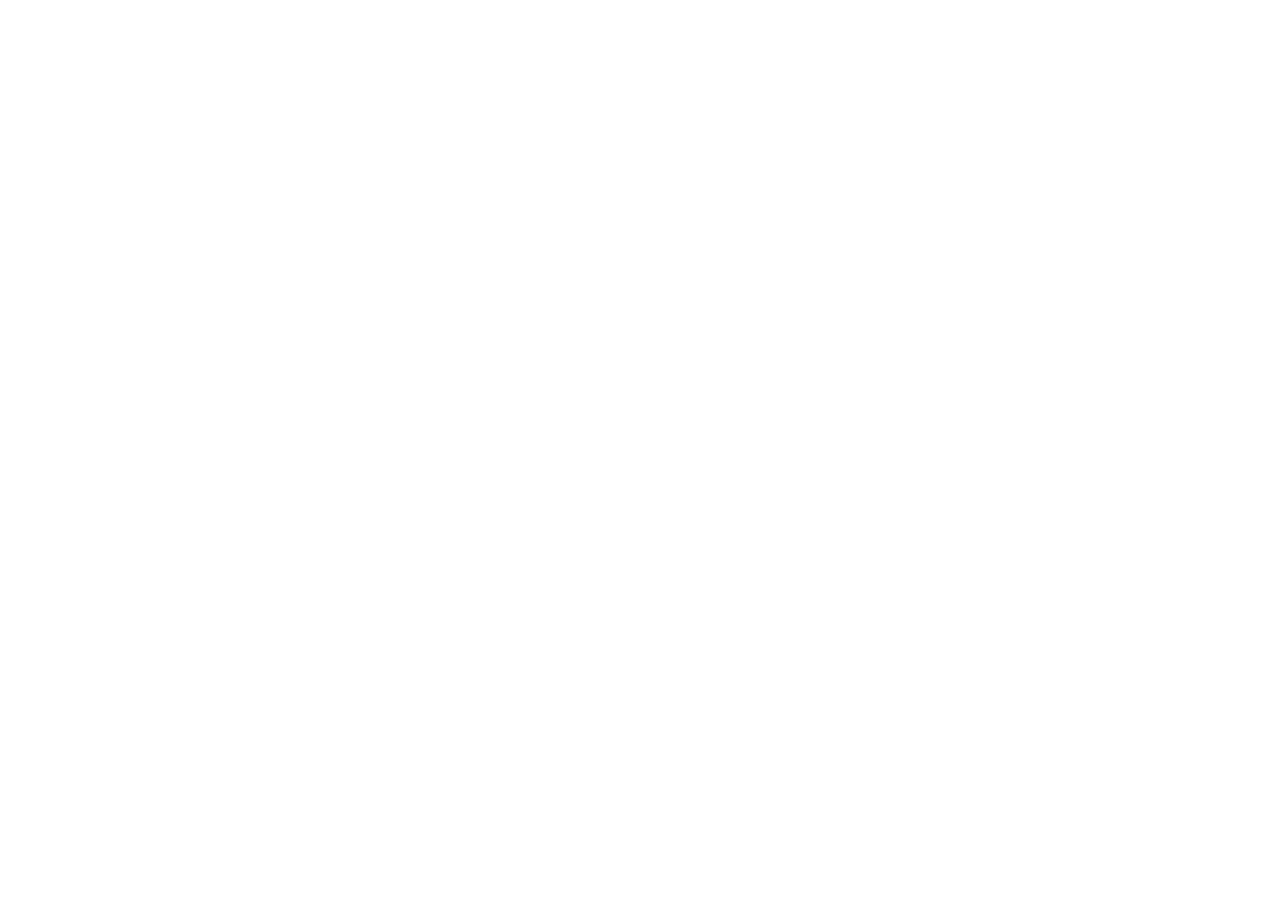
==== src/main/resources/static/index.html @ 772eb0fb "The first step outside the bubble" ====
<!DOCTYPE html>
<html lang="pt-BR">
<head>
    <meta charset="UTF-8">
    <title>Central Espacial</title>
    <link rel="stylesheet" href="css/base.css">
</head>
<body>

<div id="app"></div>

<script type="module" src="js/app.js"></script>
</body>
</html>
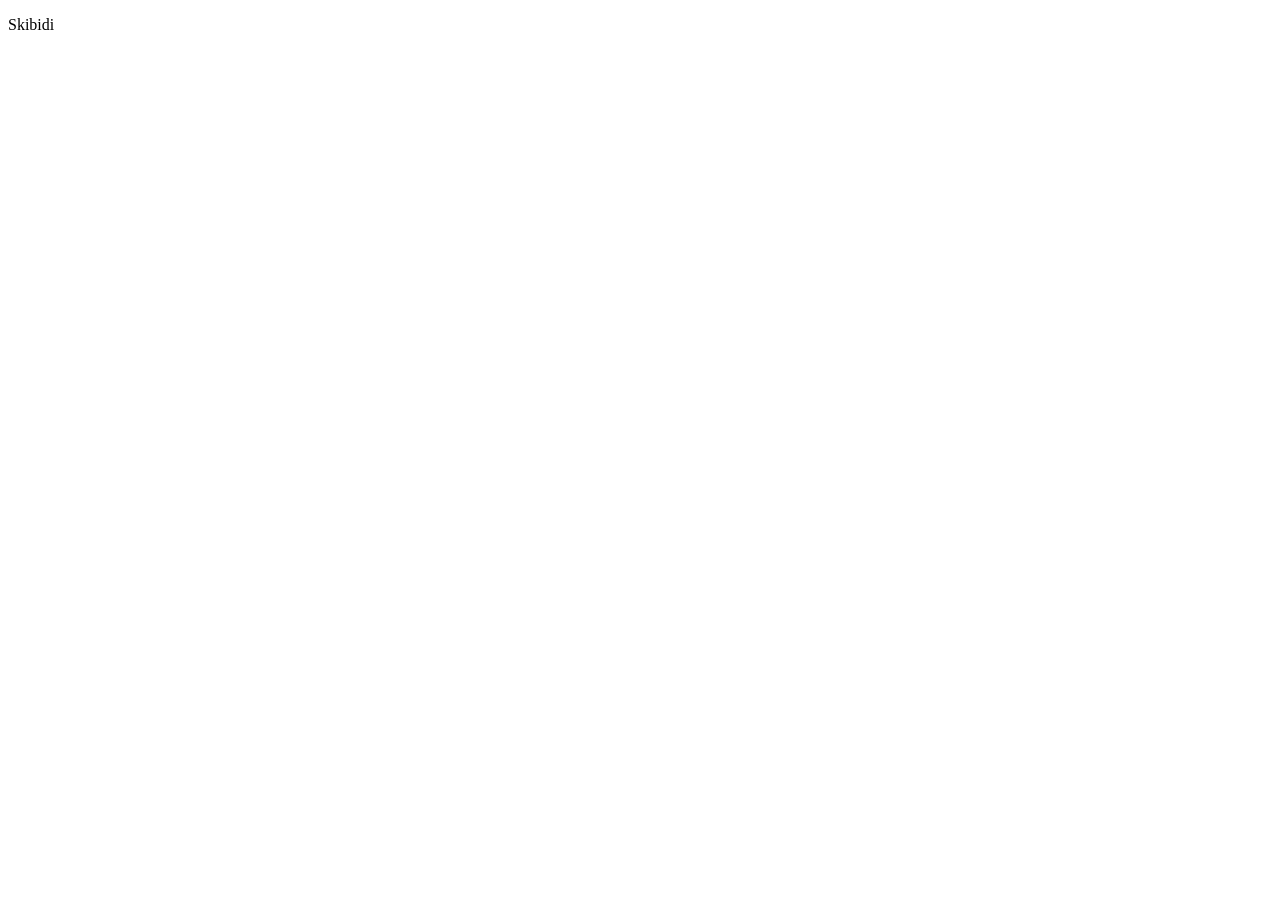
==== commit e09c9c24: "Adicionando novos arquivos da estrutura" ====
--- a/src/main/resources/static/index.html
+++ b/src/main/resources/static/index.html
@@ -7,7 +7,8 @@
 </head>
 <body>
 
-<div id="app"></div>
+    <div id="app"></div>
+    <p>Skibidi</p>
 
 <script type="module" src="js/app.js"></script>
 </body>
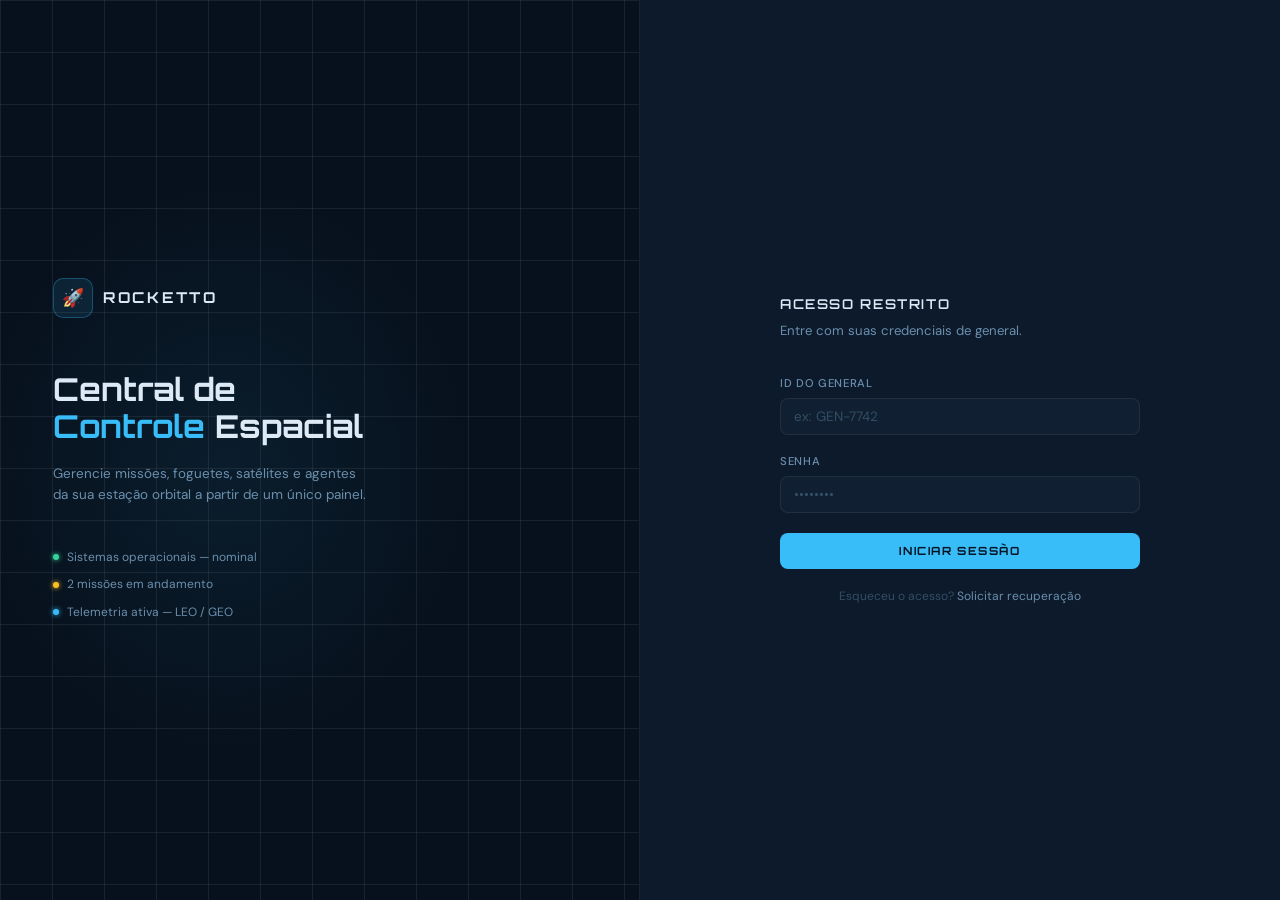
==== commit e30a85ed: "Sunday begins, aplicando alterações a estrutura e iniciando" ====
--- a/src/main/resources/static/index.html
+++ b/src/main/resources/static/index.html
@@ -1,15 +1,21 @@
 <!DOCTYPE html>
 <html lang="pt-BR">
 <head>
-    <meta charset="UTF-8">
-    <title>Central Espacial</title>
-    <link rel="stylesheet" href="css/base.css">
+  <meta charset="UTF-8" />
+  <meta name="viewport" content="width=device-width, initial-scale=1.0" />
+  <title>Rocketto</title>
+  <link rel="preconnect" href="https://fonts.googleapis.com" />
+  <link rel="preconnect" href="https://fonts.gstatic.com" crossorigin />
+  <link href="https://fonts.googleapis.com/css2?family=Orbitron:wght@400;600;700&family=DM+Sans:ital,opsz,wght@0,9..40,300;0,9..40,400;0,9..40,500;1,9..40,300&display=swap" rel="stylesheet" />
+  <link rel="stylesheet" href="css/base.css" />
+  <link rel="stylesheet" href="css/components.css" />
+  <link rel="stylesheet" href="css/login.css" />
+  <link rel="stylesheet" href="css/dashboard.css" />
 </head>
 <body>
+<div id="app"></div>
 
-    <div id="app"></div>
-    <p>Skibidi</p>
-
-<script type="module" src="js/app.js"></script>
+<script src="js/router.js" defer></script>
+<script src="js/app.js" defer></script>
 </body>
 </html>
--- a/src/main/resources/static/css/base.css
+++ b/src/main/resources/static/css/base.css
@@ -0,0 +1,84 @@
+/* =====================================================
+   base.css — reset, variáveis e estilos globais
+   ===================================================== */
+
+*, *::before, *::after {
+  box-sizing: border-box;
+  margin: 0;
+  padding: 0;
+}
+
+:root {
+  /* Superfícies */
+  --bg:          #07111d;
+  --bg-surface:  #0c1a2b;
+  --bg-card:     #101f32;
+  --bg-hover:    #162840;
+
+  /* Bordas */
+  --border:      rgba(255,255,255,0.07);
+  --border-hi:   rgba(255,255,255,0.14);
+
+  /* Acentos */
+  --accent:      #38bdf8;
+  --accent-dim:  rgba(56,189,248,0.18);
+  --accent-dark: #0ea5e9;
+  --success:     #34d399;
+  --warning:     #fbbf24;
+  --danger:      #f87171;
+
+  /* Texto */
+  --text-1: #dde9f5;
+  --text-2: #6b8fad;
+  --text-3: #334e65;
+
+  /* Tipografia */
+  --font-display: 'Orbitron', monospace;
+  --font-body:    'DM Sans', sans-serif;
+
+  /* Geometria */
+  --radius:    8px;
+  --radius-lg: 14px;
+  --transition: 160ms ease;
+}
+
+html, body {
+  min-height: 100%;
+  background: var(--bg);
+  color: var(--text-1);
+  font-family: var(--font-body);
+  font-size: 15px;
+  line-height: 1.6;
+  -webkit-font-smoothing: antialiased;
+}
+
+#app {
+  min-height: 100vh;
+}
+
+a {
+  color: var(--accent);
+  text-decoration: none;
+}
+a:hover { opacity: 0.75; }
+
+button {
+  font-family: var(--font-body);
+  cursor: pointer;
+  border: none;
+  background: none;
+}
+
+input, select, textarea {
+  font-family: var(--font-body);
+  font-size: 0.9rem;
+}
+
+::selection {
+  background: var(--accent-dim);
+  color: var(--text-1);
+}
+
+::-webkit-scrollbar { width: 5px; height: 5px; }
+::-webkit-scrollbar-track { background: transparent; }
+::-webkit-scrollbar-thumb { background: var(--border-hi); border-radius: 3px; }
--- a/src/main/resources/static/css/components.css
+++ b/src/main/resources/static/css/components.css
@@ -0,0 +1,276 @@
+/* =====================================================
+   components.css — botões, inputs, cards, badges
+   ===================================================== */
+
+/* ----- BOTÕES ----- */
+
+.btn {
+    display: inline-flex;
+    align-items: center;
+    gap: 0.45rem;
+    padding: 0.55rem 1.1rem;
+    border-radius: var(--radius);
+    font-family: var(--font-body);
+    font-size: 0.88rem;
+    font-weight: 500;
+    transition: all var(--transition);
+    cursor: pointer;
+    border: 1px solid transparent;
+    white-space: nowrap;
+}
+
+.btn-primary {
+    background: var(--accent);
+    color: #06111d;
+    font-weight: 600;
+}
+.btn-primary:hover {
+    background: #67d4fc;
+    box-shadow: 0 0 18px rgba(56,189,248,0.3);
+}
+
+.btn-secondary {
+    background: var(--bg-card);
+    color: var(--text-1);
+    border-color: var(--border-hi);
+}
+.btn-secondary:hover {
+    background: var(--bg-hover);
+    border-color: var(--accent);
+    color: var(--accent);
+}
+
+.btn-ghost {
+    color: var(--text-2);
+}
+.btn-ghost:hover {
+    color: var(--text-1);
+    background: var(--bg-hover);
+}
+
+.btn-danger {
+    background: rgba(248,113,113,0.12);
+    color: var(--danger);
+    border-color: rgba(248,113,113,0.25);
+}
+.btn-danger:hover {
+    background: rgba(248,113,113,0.22);
+}
+
+.btn-sm {
+    padding: 0.35rem 0.75rem;
+    font-size: 0.8rem;
+}
+
+.btn-icon {
+    padding: 0.5rem;
+    border-radius: var(--radius);
+}
+
+/* ----- INPUTS ----- */
+
+.input {
+    width: 100%;
+    padding: 0.6rem 0.85rem;
+    background: var(--bg-card);
+    border: 1px solid var(--border);
+    border-radius: var(--radius);
+    color: var(--text-1);
+    font-size: 0.9rem;
+    outline: none;
+    transition: border-color var(--transition), box-shadow var(--transition);
+}
+.input::placeholder { color: var(--text-3); }
+.input:focus {
+    border-color: rgba(56,189,248,0.45);
+    box-shadow: 0 0 0 3px rgba(56,189,248,0.1);
+}
+
+.input-label {
+    display: block;
+    font-size: 0.75rem;
+    font-weight: 500;
+    letter-spacing: 0.06em;
+    text-transform: uppercase;
+    color: var(--text-2);
+    margin-bottom: 0.4rem;
+}
+
+.field {
+    display: flex;
+    flex-direction: column;
+    gap: 0;
+    margin-bottom: 1.1rem;
+}
+
+/* ----- CARD ----- */
+
+.card {
+    background: var(--bg-card);
+    border: 1px solid var(--border);
+    border-radius: var(--radius-lg);
+    padding: 1.25rem;
+}
+
+.card-header {
+    display: flex;
+    align-items: center;
+    justify-content: space-between;
+    margin-bottom: 1rem;
+}
+
+.card-title {
+    font-family: var(--font-display);
+    font-size: 0.78rem;
+    font-weight: 600;
+    letter-spacing: 0.1em;
+    text-transform: uppercase;
+    color: var(--text-1);
+}
+
+/* ----- BADGES / STATUS ----- */
+
+.badge {
+    display: inline-flex;
+    align-items: center;
+    gap: 0.35rem;
+    padding: 0.2rem 0.6rem;
+    border-radius: 100px;
+    font-size: 0.72rem;
+    font-weight: 500;
+    letter-spacing: 0.04em;
+}
+
+.badge-success { background: rgba(52,211,153,0.12); color: var(--success); }
+.badge-warning { background: rgba(251,191,36,0.12);  color: var(--warning); }
+.badge-danger  { background: rgba(248,113,113,0.12); color: var(--danger); }
+.badge-info    { background: rgba(56,189,248,0.12);  color: var(--accent); }
+.badge-neutral { background: var(--bg-hover); color: var(--text-2); }
+
+.dot {
+    width: 6px;
+    height: 6px;
+    border-radius: 50%;
+    flex-shrink: 0;
+}
+.dot-success { background: var(--success); box-shadow: 0 0 5px var(--success); }
+.dot-warning { background: var(--warning); box-shadow: 0 0 5px var(--warning); }
+.dot-danger  { background: var(--danger);  box-shadow: 0 0 5px var(--danger); }
+.dot-info    { background: var(--accent);  box-shadow: 0 0 5px var(--accent); }
+
+/* ----- TABELA ----- */
+
+.table {
+    width: 100%;
+    border-collapse: collapse;
+    font-size: 0.88rem;
+}
+
+.table th {
+    padding: 0.6rem 0.9rem;
+    text-align: left;
+    font-size: 0.72rem;
+    font-weight: 500;
+    letter-spacing: 0.07em;
+    text-transform: uppercase;
+    color: var(--text-3);
+    border-bottom: 1px solid var(--border);
+}
+
+.table td {
+    padding: 0.75rem 0.9rem;
+    color: var(--text-1);
+    border-bottom: 1px solid var(--border);
+}
+
+.table tbody tr:hover {
+    background: var(--bg-hover);
+}
+
+.table tbody tr:last-child td {
+    border-bottom: none;
+}
+
+/* ----- DIVIDER ----- */
+
+.divider {
+    height: 1px;
+    background: var(--border);
+    margin: 1.25rem 0;
+}
+
+/* ----- MODAL (estrutura) ----- */
+
+.modal-overlay {
+    position: fixed;
+    inset: 0;
+    background: rgba(7,17,29,0.75);
+    backdrop-filter: blur(4px);
+    display: flex;
+    align-items: center;
+    justify-content: center;
+    z-index: 100;
+    padding: 1rem;
+}
+
+.modal {
+    background: var(--bg-surface);
+    border: 1px solid var(--border-hi);
+    border-radius: var(--radius-lg);
+    width: 100%;
+    max-width: 460px;
+    padding: 1.75rem;
+}
+
+.modal-header {
+    display: flex;
+    align-items: center;
+    justify-content: space-between;
+    margin-bottom: 1.5rem;
+}
+
+.modal-title {
+    font-family: var(--font-display);
+    font-size: 0.85rem;
+    font-weight: 600;
+    letter-spacing: 0.1em;
+    text-transform: uppercase;
+    color: var(--text-1);
+}
+
+.modal-close {
+    color: var(--text-2);
+    font-size: 1.2rem;
+    line-height: 1;
+    padding: 0.25rem;
+    border-radius: 4px;
+    transition: color var(--transition);
+}
+.modal-close:hover { color: var(--text-1); }
+
+.modal-footer {
+    display: flex;
+    justify-content: flex-end;
+    gap: 0.6rem;
+    margin-top: 1.5rem;
+}
+
+/* ----- SELECT ----- */
+
+.select {
+    width: 100%;
+    padding: 0.6rem 0.85rem;
+    background: var(--bg-card);
+    border: 1px solid var(--border);
+    border-radius: var(--radius);
+    color: var(--text-1);
+    font-size: 0.9rem;
+    outline: none;
+    appearance: none;
+    cursor: pointer;
+    transition: border-color var(--transition);
+}
+.select:focus {
+    border-color: rgba(56,189,248,0.45);
+    box-shadow: 0 0 0 3px rgba(56,189,248,0.1);
+}
--- a/src/main/resources/static/css/login.css
+++ b/src/main/resources/static/css/login.css
@@ -0,0 +1,190 @@
+/* =====================================================
+   login.css — tela de autenticação
+   ===================================================== */
+
+.view-login {
+  min-height: 100vh;
+  display: grid;
+  grid-template-columns: 1fr 1fr;
+}
+
+/* ---------- LADO ESQUERDO: marca ---------- */
+
+.login-brand {
+  position: relative;
+  display: flex;
+  flex-direction: column;
+  justify-content: center;
+  padding: 4rem 3.5rem;
+  overflow: hidden;
+  border-right: 1px solid var(--border);
+}
+
+/* grade de fundo */
+.login-brand::before {
+  content: '';
+  position: absolute;
+  inset: 0;
+  background-image:
+          linear-gradient(var(--border) 1px, transparent 1px),
+          linear-gradient(90deg, var(--border) 1px, transparent 1px);
+  background-size: 52px 52px;
+  pointer-events: none;
+}
+
+/* brilho central */
+.login-brand::after {
+  content: '';
+  position: absolute;
+  inset: 0;
+  background: radial-gradient(ellipse 55% 45% at 35% 52%, rgba(56,189,248,0.07) 0%, transparent 70%);
+  pointer-events: none;
+}
+
+.login-logo {
+  position: relative;
+  z-index: 1;
+  display: flex;
+  align-items: center;
+  gap: 0.7rem;
+  margin-bottom: 3.5rem;
+}
+
+.login-logo-icon {
+  width: 40px;
+  height: 40px;
+  background: rgba(56,189,248,0.1);
+  border: 1px solid rgba(56,189,248,0.3);
+  border-radius: 10px;
+  display: flex;
+  align-items: center;
+  justify-content: center;
+  font-size: 1.2rem;
+}
+
+.login-logo-name {
+  font-family: var(--font-display);
+  font-size: 1rem;
+  font-weight: 700;
+  letter-spacing: 0.18em;
+  text-transform: uppercase;
+  color: var(--text-1);
+}
+
+.login-headline {
+  position: relative;
+  z-index: 1;
+  font-family: var(--font-display);
+  font-size: 2.1rem;
+  font-weight: 700;
+  line-height: 1.2;
+  color: var(--text-1);
+  max-width: 360px;
+  margin-bottom: 1.1rem;
+}
+
+.login-headline em {
+  font-style: normal;
+  color: var(--accent);
+}
+
+.login-desc {
+  position: relative;
+  z-index: 1;
+  font-size: 0.9rem;
+  color: var(--text-2);
+  max-width: 320px;
+  margin-bottom: 2.8rem;
+}
+
+/* indicadores de status */
+.login-status {
+  position: relative;
+  z-index: 1;
+  display: flex;
+  flex-direction: column;
+  gap: 0.55rem;
+  list-style: none;
+}
+
+.login-status li {
+  display: flex;
+  align-items: center;
+  gap: 0.55rem;
+  font-size: 0.8rem;
+  color: var(--text-2);
+}
+
+/* ---------- LADO DIREITO: formulário ---------- */
+
+.login-form-side {
+  display: flex;
+  align-items: center;
+  justify-content: center;
+  padding: 3rem 2.5rem;
+  background: var(--bg-surface);
+}
+
+.login-form-box {
+  width: 100%;
+  max-width: 360px;
+}
+
+.login-form-title {
+  font-family: var(--font-display);
+  font-size: 0.9rem;
+  font-weight: 600;
+  letter-spacing: 0.12em;
+  text-transform: uppercase;
+  color: var(--text-1);
+  margin-bottom: 0.35rem;
+}
+
+.login-form-sub {
+  font-size: 0.88rem;
+  color: var(--text-2);
+  margin-bottom: 2.2rem;
+}
+
+.login-btn {
+  width: 100%;
+  padding: 0.72rem;
+  background: var(--accent);
+  color: #051525;
+  border-radius: var(--radius);
+  font-family: var(--font-display);
+  font-size: 0.75rem;
+  font-weight: 700;
+  letter-spacing: 0.14em;
+  text-transform: uppercase;
+  transition: all var(--transition);
+  margin-top: 0.25rem;
+}
+.login-btn:hover {
+  background: #67d4fc;
+  box-shadow: 0 0 22px rgba(56,189,248,0.35);
+}
+
+.login-link {
+  display: block;
+  text-align: center;
+  font-size: 0.8rem;
+  color: var(--text-3);
+  margin-top: 1.25rem;
+}
+.login-link a { color: var(--text-2); }
+.login-link a:hover { color: var(--accent); }
+
+/* ---------- Responsivo ---------- */
+
+@media (max-width: 740px) {
+  .view-login {
+    grid-template-columns: 1fr;
+  }
+  .login-brand {
+    display: none;
+  }
+  .login-form-side {
+    padding: 3rem 1.5rem;
+  }
+}
--- a/src/main/resources/static/css/dashboard.css
+++ b/src/main/resources/static/css/dashboard.css
@@ -0,0 +1,298 @@
+/* =====================================================
+   dashboard.css — central de controle
+   ===================================================== */
+
+.view-dashboard {
+    display: flex;
+    flex-direction: column;
+    min-height: 100vh;
+}
+
+/* ---------- NAVBAR ---------- */
+
+.navbar {
+    display: flex;
+    align-items: center;
+    justify-content: space-between;
+    padding: 0 2rem;
+    height: 56px;
+    background: var(--bg-surface);
+    border-bottom: 1px solid var(--border);
+    position: sticky;
+    top: 0;
+    z-index: 50;
+}
+
+.navbar-logo {
+    display: flex;
+    align-items: center;
+    gap: 0.6rem;
+    font-family: var(--font-display);
+    font-size: 0.85rem;
+    font-weight: 700;
+    letter-spacing: 0.18em;
+    text-transform: uppercase;
+    color: var(--text-1);
+    text-decoration: none;
+}
+
+.navbar-logo-icon {
+    font-size: 1.1rem;
+}
+
+.navbar-nav {
+    display: flex;
+    align-items: center;
+    gap: 0.25rem;
+    list-style: none;
+}
+
+.navbar-nav a {
+    display: flex;
+    align-items: center;
+    gap: 0.35rem;
+    padding: 0.4rem 0.85rem;
+    border-radius: 6px;
+    font-size: 0.85rem;
+    color: var(--text-2);
+    transition: all var(--transition);
+    text-decoration: none;
+}
+.navbar-nav a:hover,
+.navbar-nav a.active {
+    color: var(--text-1);
+    background: var(--bg-hover);
+}
+.navbar-nav a.active {
+    color: var(--accent);
+}
+
+.navbar-right {
+    display: flex;
+    align-items: center;
+    gap: 0.75rem;
+}
+
+.navbar-user {
+    display: flex;
+    align-items: center;
+    gap: 0.55rem;
+    font-size: 0.85rem;
+    color: var(--text-2);
+    cursor: pointer;
+    padding: 0.3rem 0.6rem;
+    border-radius: var(--radius);
+    transition: all var(--transition);
+}
+.navbar-user:hover { background: var(--bg-hover); color: var(--text-1); }
+
+.navbar-avatar {
+    width: 28px;
+    height: 28px;
+    border-radius: 50%;
+    background: linear-gradient(135deg, var(--accent-dark), #6366f1);
+    display: flex;
+    align-items: center;
+    justify-content: center;
+    font-size: 0.7rem;
+    font-weight: 700;
+    color: #fff;
+    flex-shrink: 0;
+}
+
+/* ---------- LAYOUT PRINCIPAL ---------- */
+
+.dashboard-body {
+    flex: 1;
+    display: flex;
+}
+
+/* Sidebar */
+.sidebar {
+    width: 220px;
+    flex-shrink: 0;
+    background: var(--bg-surface);
+    border-right: 1px solid var(--border);
+    padding: 1.5rem 0.75rem;
+    display: flex;
+    flex-direction: column;
+    gap: 0.25rem;
+}
+
+.sidebar-section-label {
+    font-size: 0.68rem;
+    font-weight: 500;
+    letter-spacing: 0.1em;
+    text-transform: uppercase;
+    color: var(--text-3);
+    padding: 0.85rem 0.75rem 0.4rem;
+}
+
+.sidebar-link {
+    display: flex;
+    align-items: center;
+    gap: 0.6rem;
+    padding: 0.55rem 0.75rem;
+    border-radius: var(--radius);
+    font-size: 0.88rem;
+    color: var(--text-2);
+    text-decoration: none;
+    transition: all var(--transition);
+}
+.sidebar-link:hover,
+.sidebar-link.active {
+    background: var(--bg-hover);
+    color: var(--text-1);
+}
+.sidebar-link.active {
+    color: var(--accent);
+    background: rgba(56,189,248,0.08);
+}
+
+.sidebar-link-icon {
+    font-size: 0.95rem;
+    width: 18px;
+    text-align: center;
+    flex-shrink: 0;
+}
+
+/* Conteúdo principal */
+.dashboard-main {
+    flex: 1;
+    overflow: auto;
+    padding: 2rem;
+    display: flex;
+    flex-direction: column;
+    gap: 1.75rem;
+}
+
+/* ---------- CABEÇALHO DA SEÇÃO ---------- */
+
+.section-header {
+    display: flex;
+    align-items: center;
+    justify-content: space-between;
+    margin-bottom: 1.1rem;
+}
+
+.section-title {
+    font-family: var(--font-display);
+    font-size: 0.82rem;
+    font-weight: 600;
+    letter-spacing: 0.12em;
+    text-transform: uppercase;
+    color: var(--text-1);
+}
+
+.section-count {
+    font-size: 0.78rem;
+    color: var(--text-3);
+    margin-left: 0.5rem;
+}
+
+/* ---------- CARDS DE RESUMO (topo) ---------- */
+
+.summary-grid {
+    display: grid;
+    grid-template-columns: repeat(4, 1fr);
+    gap: 1rem;
+}
+
+.summary-card {
+    background: var(--bg-card);
+    border: 1px solid var(--border);
+    border-radius: var(--radius-lg);
+    padding: 1.1rem 1.25rem;
+    display: flex;
+    flex-direction: column;
+    gap: 0.4rem;
+}
+
+.summary-card-label {
+    font-size: 0.73rem;
+    font-weight: 500;
+    letter-spacing: 0.07em;
+    text-transform: uppercase;
+    color: var(--text-2);
+}
+
+.summary-card-value {
+    font-family: var(--font-display);
+    font-size: 1.6rem;
+    font-weight: 700;
+    color: var(--text-1);
+    line-height: 1;
+}
+
+.summary-card-sub {
+    font-size: 0.78rem;
+    color: var(--text-3);
+}
+
+/* ---------- GRID DE LISTAS (foguetes, satélites, missões) ---------- */
+
+.data-grid {
+    display: grid;
+    grid-template-columns: repeat(2, 1fr);
+    gap: 1rem;
+}
+
+.data-grid-full {
+    grid-column: 1 / -1;
+}
+
+/* ---------- ITEM DE LISTA (dentro de cards) ---------- */
+
+.list-item {
+    display: flex;
+    align-items: center;
+    justify-content: space-between;
+    padding: 0.7rem 0;
+    border-bottom: 1px solid var(--border);
+}
+.list-item:last-child { border-bottom: none; }
+
+.list-item-info {
+    display: flex;
+    flex-direction: column;
+    gap: 0.15rem;
+}
+
+.list-item-name {
+    font-size: 0.9rem;
+    font-weight: 500;
+    color: var(--text-1);
+}
+
+.list-item-meta {
+    font-size: 0.78rem;
+    color: var(--text-2);
+}
+
+.list-item-actions {
+    display: flex;
+    align-items: center;
+    gap: 0.4rem;
+}
+
+/* ---------- EMPTY STATE ---------- */
+
+.empty-state {
+    padding: 2.5rem 1rem;
+    text-align: center;
+    color: var(--text-3);
+    font-size: 0.88rem;
+}
+
+/* ---------- Responsivo ---------- */
+
+@media (max-width: 1000px) {
+    .summary-grid { grid-template-columns: repeat(2, 1fr); }
+    .data-grid { grid-template-columns: 1fr; }
+}
+
+@media (max-width: 700px) {
+    .sidebar { display: none; }
+    .dashboard-main { padding: 1.25rem; }
+    .summary-grid { grid-template-columns: repeat(2, 1fr); }
+}
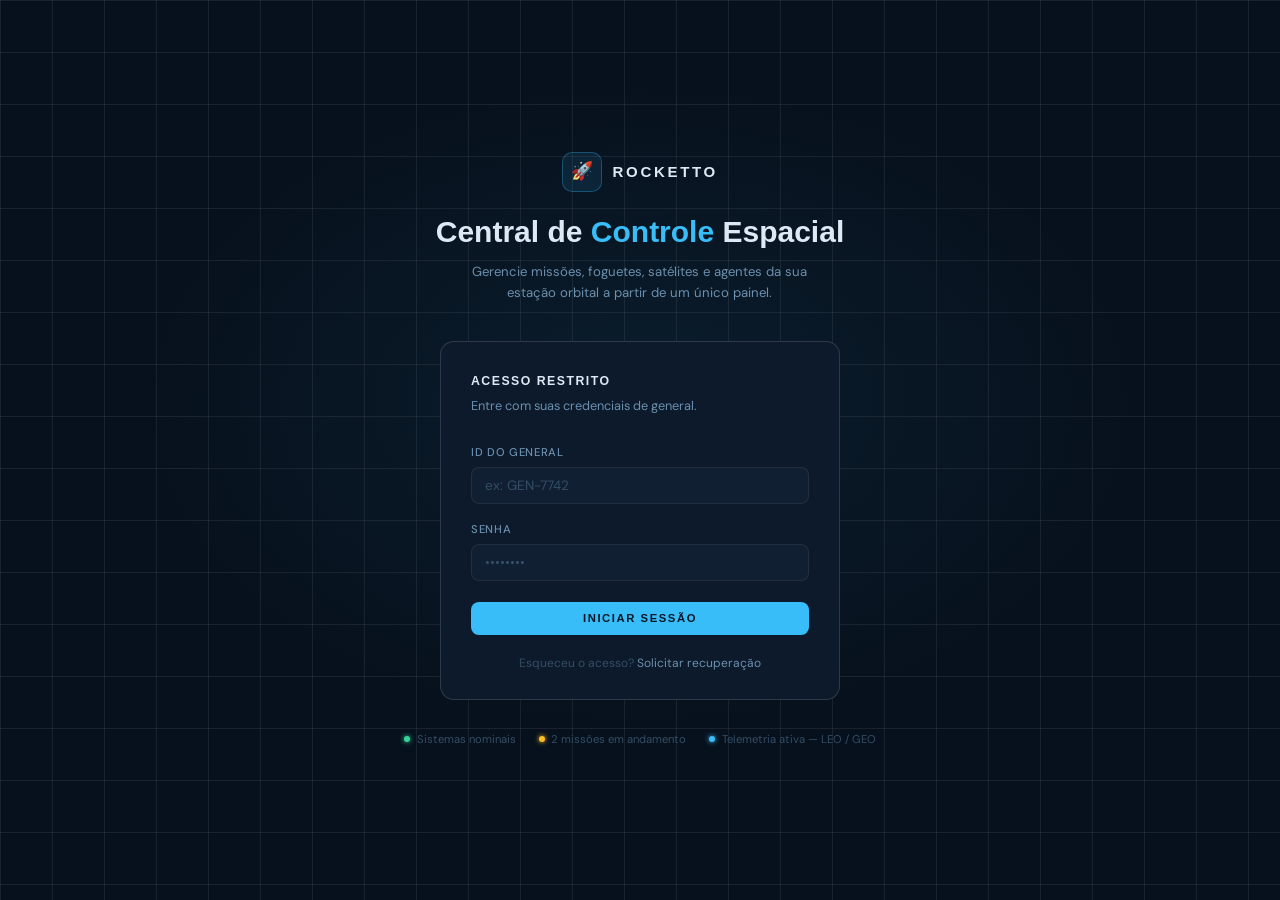
==== commit 11c99ba0: "Atualizações, ainda não foi" ====
--- a/src/main/resources/static/index.html
+++ b/src/main/resources/static/index.html
@@ -13,9 +13,11 @@
   <link rel="stylesheet" href="css/dashboard.css" />
 </head>
 <body>
-<div id="app"></div>
+  <div id="app"></div>
 
-<script src="js/router.js" defer></script>
-<script src="js/app.js" defer></script>
+  <!-- api.js DEVE vir antes do router e app -->
+  <script src="js/services/api.js"></script>
+  <script src="js/router.js" defer></script>
+  <script src="js/app.js" defer></script>
 </body>
 </html>
--- a/src/main/resources/static/css/base.css
+++ b/src/main/resources/static/css/base.css
@@ -32,8 +32,8 @@
   --text-2: #6b8fad;
   --text-3: #334e65;
 
-  /* Tipografia */
-  --font-display: 'Orbitron', monospace;
+  /* Tipografia font-family: */
+  --font-display: "Audiowide", sans-serif;
   --font-body:    'DM Sans', sans-serif;
 
   /* Geometria */
--- a/src/main/resources/static/css/login.css
+++ b/src/main/resources/static/css/login.css
@@ -1,53 +1,58 @@
 /* =====================================================
-   login.css — tela de autenticação
+   login.css — tela de autenticação (layout centralizado)
    ===================================================== */
 
 .view-login {
   min-height: 100vh;
-  display: grid;
-  grid-template-columns: 1fr 1fr;
-}
-
-/* ---------- LADO ESQUERDO: marca ---------- */
-
-.login-brand {
-  position: relative;
   display: flex;
   flex-direction: column;
+  align-items: center;
   justify-content: center;
-  padding: 4rem 3.5rem;
+  padding: 2rem 1rem;
+  position: relative;
   overflow: hidden;
-  border-right: 1px solid var(--border);
 }
 
 /* grade de fundo */
-.login-brand::before {
+.view-login::before {
   content: '';
   position: absolute;
   inset: 0;
   background-image:
-          linear-gradient(var(--border) 1px, transparent 1px),
-          linear-gradient(90deg, var(--border) 1px, transparent 1px);
+    linear-gradient(var(--border) 1px, transparent 1px),
+    linear-gradient(90deg, var(--border) 1px, transparent 1px);
   background-size: 52px 52px;
   pointer-events: none;
+  z-index: 0;
 }
 
 /* brilho central */
-.login-brand::after {
+.view-login::after {
   content: '';
   position: absolute;
   inset: 0;
-  background: radial-gradient(ellipse 55% 45% at 35% 52%, rgba(56,189,248,0.07) 0%, transparent 70%);
+  background: radial-gradient(ellipse 60% 55% at 50% 45%, rgba(56,189,248,0.07) 0%, transparent 65%);
   pointer-events: none;
+  z-index: 0;
+}
+
+/* ---------- TOPO: identidade ---------- */
+
+.login-brand {
+  position: relative;
+  z-index: 1;
+  display: flex;
+  flex-direction: column;
+  align-items: center;
+  text-align: center;
+  margin-bottom: 2.5rem;
 }
 
 .login-logo {
-  position: relative;
-  z-index: 1;
   display: flex;
   align-items: center;
   gap: 0.7rem;
-  margin-bottom: 3.5rem;
+  margin-bottom: 1.5rem;
 }
 
 .login-logo-icon {
@@ -72,15 +77,12 @@
 }
 
 .login-headline {
-  position: relative;
-  z-index: 1;
-  font-family: var(--font-display);
-  font-size: 2.1rem;
+  font-family: var(--font-display);
+  font-size: 2rem;
   font-weight: 700;
   line-height: 1.2;
   color: var(--text-1);
-  max-width: 360px;
-  margin-bottom: 1.1rem;
+  margin-bottom: 0.75rem;
 }
 
 .login-headline em {
@@ -89,61 +91,41 @@
 }
 
 .login-desc {
+  font-size: 0.88rem;
+  color: var(--text-2);
+  max-width: 340px;
+}
+
+/* ---------- MEIO: formulário ---------- */
+
+.login-form-side {
   position: relative;
   z-index: 1;
-  font-size: 0.9rem;
-  color: var(--text-2);
-  max-width: 320px;
-  margin-bottom: 2.8rem;
-}
-
-/* indicadores de status */
-.login-status {
-  position: relative;
-  z-index: 1;
-  display: flex;
-  flex-direction: column;
-  gap: 0.55rem;
-  list-style: none;
-}
-
-.login-status li {
-  display: flex;
-  align-items: center;
-  gap: 0.55rem;
-  font-size: 0.8rem;
-  color: var(--text-2);
-}
-
-/* ---------- LADO DIREITO: formulário ---------- */
-
-.login-form-side {
-  display: flex;
-  align-items: center;
-  justify-content: center;
-  padding: 3rem 2.5rem;
+  width: 100%;
+  max-width: 400px;
+}
+
+.login-form-box {
   background: var(--bg-surface);
-}
-
-.login-form-box {
-  width: 100%;
-  max-width: 360px;
+  border: 1px solid var(--border-hi);
+  border-radius: var(--radius-lg);
+  padding: 2rem 2rem 1.75rem;
 }
 
 .login-form-title {
   font-family: var(--font-display);
-  font-size: 0.9rem;
+  font-size: 0.82rem;
   font-weight: 600;
   letter-spacing: 0.12em;
   text-transform: uppercase;
   color: var(--text-1);
-  margin-bottom: 0.35rem;
+  margin-bottom: 0.3rem;
 }
 
 .login-form-sub {
-  font-size: 0.88rem;
+  font-size: 0.85rem;
   color: var(--text-2);
-  margin-bottom: 2.2rem;
+  margin-bottom: 1.75rem;
 }
 
 .login-btn {
@@ -175,16 +157,50 @@
 .login-link a { color: var(--text-2); }
 .login-link a:hover { color: var(--accent); }
 
-/* ---------- Responsivo ---------- */
-
-@media (max-width: 740px) {
-  .view-login {
-    grid-template-columns: 1fr;
-  }
-  .login-brand {
-    display: none;
-  }
-  .login-form-side {
-    padding: 3rem 1.5rem;
-  }
+/* ---------- BAIXO: status ---------- */
+
+.login-status {
+  position: relative;
+  z-index: 1;
+  display: flex;
+  gap: 1.5rem;
+  list-style: none;
+  margin-top: 2rem;
+}
+
+.login-status li {
+  display: flex;
+  align-items: center;
+  gap: 0.45rem;
+  font-size: 0.75rem;
+  color: var(--text-3);
+}
+
+@media (max-width: 500px) {
+  .login-status { flex-direction: column; gap: 0.5rem; align-items: center; }
+  .login-headline { font-size: 1.5rem; }
+}
+
+/* ---------- Feedback de erro ---------- */
+
+.login-error {
+  font-size: 0.82rem;
+  color: var(--danger);
+  background: rgba(248,113,113,0.08);
+  border: 1px solid rgba(248,113,113,0.2);
+  border-radius: var(--radius);
+  padding: 0.55rem 0.85rem;
+  margin-bottom: 0.75rem;
+}
+
+@keyframes shake {
+  0%, 100% { transform: translateX(0); }
+  20%       { transform: translateX(-8px); }
+  40%       { transform: translateX(8px); }
+  60%       { transform: translateX(-5px); }
+  80%       { transform: translateX(5px); }
+}
+
+.shake {
+  animation: shake 0.35s ease;
 }
--- a/src/main/resources/static/css/dashboard.css
+++ b/src/main/resources/static/css/dashboard.css
@@ -3,296 +3,351 @@
    ===================================================== */
 
 .view-dashboard {
-    display: flex;
-    flex-direction: column;
-    min-height: 100vh;
+  display: flex;
+  flex-direction: column;
+  min-height: 100vh;
 }
 
 /* ---------- NAVBAR ---------- */
 
 .navbar {
-    display: flex;
-    align-items: center;
-    justify-content: space-between;
-    padding: 0 2rem;
-    height: 56px;
-    background: var(--bg-surface);
-    border-bottom: 1px solid var(--border);
-    position: sticky;
-    top: 0;
-    z-index: 50;
+  display: flex;
+  align-items: center;
+  justify-content: space-between;
+  padding: 0 2rem;
+  height: 56px;
+  background: var(--bg-surface);
+  border-bottom: 1px solid var(--border);
+  position: sticky;
+  top: 0;
+  z-index: 50;
 }
 
 .navbar-logo {
-    display: flex;
-    align-items: center;
-    gap: 0.6rem;
-    font-family: var(--font-display);
-    font-size: 0.85rem;
-    font-weight: 700;
-    letter-spacing: 0.18em;
-    text-transform: uppercase;
-    color: var(--text-1);
-    text-decoration: none;
+  display: flex;
+  align-items: center;
+  gap: 0.6rem;
+  font-family: var(--font-display);
+  font-size: 0.85rem;
+  font-weight: 700;
+  letter-spacing: 0.18em;
+  text-transform: uppercase;
+  color: var(--text-1);
+  text-decoration: none;
 }
 
 .navbar-logo-icon {
-    font-size: 1.1rem;
+  font-size: 1.1rem;
 }
 
 .navbar-nav {
-    display: flex;
-    align-items: center;
-    gap: 0.25rem;
-    list-style: none;
+  display: flex;
+  align-items: center;
+  gap: 0.25rem;
+  list-style: none;
 }
 
 .navbar-nav a {
-    display: flex;
-    align-items: center;
-    gap: 0.35rem;
-    padding: 0.4rem 0.85rem;
-    border-radius: 6px;
-    font-size: 0.85rem;
-    color: var(--text-2);
-    transition: all var(--transition);
-    text-decoration: none;
+  display: flex;
+  align-items: center;
+  gap: 0.35rem;
+  padding: 0.4rem 0.85rem;
+  border-radius: 6px;
+  font-size: 0.85rem;
+  color: var(--text-2);
+  transition: all var(--transition);
+  text-decoration: none;
 }
 .navbar-nav a:hover,
 .navbar-nav a.active {
-    color: var(--text-1);
-    background: var(--bg-hover);
+  color: var(--text-1);
+  background: var(--bg-hover);
 }
 .navbar-nav a.active {
-    color: var(--accent);
+  color: var(--accent);
 }
 
 .navbar-right {
-    display: flex;
-    align-items: center;
-    gap: 0.75rem;
+  display: flex;
+  align-items: center;
+  gap: 0.75rem;
 }
 
 .navbar-user {
-    display: flex;
-    align-items: center;
-    gap: 0.55rem;
-    font-size: 0.85rem;
-    color: var(--text-2);
-    cursor: pointer;
-    padding: 0.3rem 0.6rem;
-    border-radius: var(--radius);
-    transition: all var(--transition);
+  display: flex;
+  align-items: center;
+  gap: 0.55rem;
+  font-size: 0.85rem;
+  color: var(--text-2);
+  cursor: pointer;
+  padding: 0.3rem 0.6rem;
+  border-radius: var(--radius);
+  transition: all var(--transition);
 }
 .navbar-user:hover { background: var(--bg-hover); color: var(--text-1); }
 
 .navbar-avatar {
-    width: 28px;
-    height: 28px;
-    border-radius: 50%;
-    background: linear-gradient(135deg, var(--accent-dark), #6366f1);
-    display: flex;
-    align-items: center;
-    justify-content: center;
-    font-size: 0.7rem;
-    font-weight: 700;
-    color: #fff;
-    flex-shrink: 0;
+  width: 28px;
+  height: 28px;
+  border-radius: 50%;
+  background: linear-gradient(135deg, var(--accent-dark), #6366f1);
+  display: flex;
+  align-items: center;
+  justify-content: center;
+  font-size: 0.7rem;
+  font-weight: 700;
+  color: #fff;
+  flex-shrink: 0;
 }
 
 /* ---------- LAYOUT PRINCIPAL ---------- */
 
 .dashboard-body {
-    flex: 1;
-    display: flex;
+  flex: 1;
+  display: flex;
 }
 
 /* Sidebar */
 .sidebar {
-    width: 220px;
-    flex-shrink: 0;
-    background: var(--bg-surface);
-    border-right: 1px solid var(--border);
-    padding: 1.5rem 0.75rem;
-    display: flex;
-    flex-direction: column;
-    gap: 0.25rem;
+  width: 220px;
+  flex-shrink: 0;
+  background: var(--bg-surface);
+  border-right: 1px solid var(--border);
+  padding: 1.5rem 0.75rem;
+  display: flex;
+  flex-direction: column;
+  gap: 0.25rem;
 }
 
 .sidebar-section-label {
-    font-size: 0.68rem;
-    font-weight: 500;
-    letter-spacing: 0.1em;
-    text-transform: uppercase;
-    color: var(--text-3);
-    padding: 0.85rem 0.75rem 0.4rem;
+  font-size: 0.68rem;
+  font-weight: 500;
+  letter-spacing: 0.1em;
+  text-transform: uppercase;
+  color: var(--text-3);
+  padding: 0.85rem 0.75rem 0.4rem;
 }
 
 .sidebar-link {
-    display: flex;
-    align-items: center;
-    gap: 0.6rem;
-    padding: 0.55rem 0.75rem;
-    border-radius: var(--radius);
-    font-size: 0.88rem;
-    color: var(--text-2);
-    text-decoration: none;
-    transition: all var(--transition);
+  display: flex;
+  align-items: center;
+  gap: 0.6rem;
+  padding: 0.55rem 0.75rem;
+  border-radius: var(--radius);
+  font-size: 0.88rem;
+  color: var(--text-2);
+  text-decoration: none;
+  transition: all var(--transition);
 }
 .sidebar-link:hover,
 .sidebar-link.active {
-    background: var(--bg-hover);
-    color: var(--text-1);
+  background: var(--bg-hover);
+  color: var(--text-1);
 }
 .sidebar-link.active {
-    color: var(--accent);
-    background: rgba(56,189,248,0.08);
+  color: var(--accent);
+  background: rgba(56,189,248,0.08);
 }
 
 .sidebar-link-icon {
-    font-size: 0.95rem;
-    width: 18px;
-    text-align: center;
-    flex-shrink: 0;
+  font-size: 0.95rem;
+  width: 18px;
+  text-align: center;
+  flex-shrink: 0;
 }
 
 /* Conteúdo principal */
 .dashboard-main {
-    flex: 1;
-    overflow: auto;
-    padding: 2rem;
-    display: flex;
-    flex-direction: column;
-    gap: 1.75rem;
+  flex: 1;
+  overflow: auto;
+  padding: 2rem;
+  display: flex;
+  flex-direction: column;
+  gap: 1.75rem;
 }
 
 /* ---------- CABEÇALHO DA SEÇÃO ---------- */
 
 .section-header {
-    display: flex;
-    align-items: center;
-    justify-content: space-between;
-    margin-bottom: 1.1rem;
+  display: flex;
+  align-items: center;
+  justify-content: space-between;
+  margin-bottom: 1.1rem;
 }
 
 .section-title {
-    font-family: var(--font-display);
-    font-size: 0.82rem;
-    font-weight: 600;
-    letter-spacing: 0.12em;
-    text-transform: uppercase;
-    color: var(--text-1);
+  font-family: var(--font-display);
+  font-size: 0.82rem;
+  font-weight: 600;
+  letter-spacing: 0.12em;
+  text-transform: uppercase;
+  color: var(--text-1);
 }
 
 .section-count {
-    font-size: 0.78rem;
-    color: var(--text-3);
-    margin-left: 0.5rem;
+  font-size: 0.78rem;
+  color: var(--text-3);
+  margin-left: 0.5rem;
 }
 
 /* ---------- CARDS DE RESUMO (topo) ---------- */
 
 .summary-grid {
-    display: grid;
-    grid-template-columns: repeat(4, 1fr);
-    gap: 1rem;
+  display: grid;
+  grid-template-columns: repeat(4, 1fr);
+  gap: 1rem;
 }
 
 .summary-card {
-    background: var(--bg-card);
-    border: 1px solid var(--border);
-    border-radius: var(--radius-lg);
-    padding: 1.1rem 1.25rem;
-    display: flex;
-    flex-direction: column;
-    gap: 0.4rem;
+  background: var(--bg-card);
+  border: 1px solid var(--border);
+  border-radius: var(--radius-lg);
+  padding: 1.1rem 1.25rem;
+  display: flex;
+  flex-direction: column;
+  gap: 0.4rem;
 }
 
 .summary-card-label {
-    font-size: 0.73rem;
-    font-weight: 500;
-    letter-spacing: 0.07em;
-    text-transform: uppercase;
-    color: var(--text-2);
+  font-size: 0.73rem;
+  font-weight: 500;
+  letter-spacing: 0.07em;
+  text-transform: uppercase;
+  color: var(--text-2);
 }
 
 .summary-card-value {
-    font-family: var(--font-display);
-    font-size: 1.6rem;
-    font-weight: 700;
-    color: var(--text-1);
-    line-height: 1;
+  font-family: var(--font-display);
+  font-size: 1.6rem;
+  font-weight: 700;
+  color: var(--text-1);
+  line-height: 1;
 }
 
 .summary-card-sub {
-    font-size: 0.78rem;
-    color: var(--text-3);
+  font-size: 0.78rem;
+  color: var(--text-3);
 }
 
 /* ---------- GRID DE LISTAS (foguetes, satélites, missões) ---------- */
 
 .data-grid {
-    display: grid;
-    grid-template-columns: repeat(2, 1fr);
-    gap: 1rem;
+  display: grid;
+  grid-template-columns: repeat(2, 1fr);
+  gap: 1rem;
 }
 
 .data-grid-full {
-    grid-column: 1 / -1;
+  grid-column: 1 / -1;
 }
 
 /* ---------- ITEM DE LISTA (dentro de cards) ---------- */
 
 .list-item {
-    display: flex;
-    align-items: center;
-    justify-content: space-between;
-    padding: 0.7rem 0;
-    border-bottom: 1px solid var(--border);
+  display: flex;
+  align-items: center;
+  justify-content: space-between;
+  padding: 0.7rem 0;
+  border-bottom: 1px solid var(--border);
 }
 .list-item:last-child { border-bottom: none; }
 
 .list-item-info {
-    display: flex;
-    flex-direction: column;
-    gap: 0.15rem;
+  display: flex;
+  flex-direction: column;
+  gap: 0.15rem;
 }
 
 .list-item-name {
-    font-size: 0.9rem;
-    font-weight: 500;
-    color: var(--text-1);
+  font-size: 0.9rem;
+  font-weight: 500;
+  color: var(--text-1);
 }
 
 .list-item-meta {
-    font-size: 0.78rem;
-    color: var(--text-2);
+  font-size: 0.78rem;
+  color: var(--text-2);
 }
 
 .list-item-actions {
-    display: flex;
-    align-items: center;
-    gap: 0.4rem;
+  display: flex;
+  align-items: center;
+  gap: 0.4rem;
 }
 
 /* ---------- EMPTY STATE ---------- */
 
 .empty-state {
-    padding: 2.5rem 1rem;
-    text-align: center;
-    color: var(--text-3);
-    font-size: 0.88rem;
+  padding: 2.5rem 1rem;
+  text-align: center;
+  color: var(--text-3);
+  font-size: 0.88rem;
 }
 
 /* ---------- Responsivo ---------- */
 
 @media (max-width: 1000px) {
-    .summary-grid { grid-template-columns: repeat(2, 1fr); }
-    .data-grid { grid-template-columns: 1fr; }
+  .summary-grid { grid-template-columns: repeat(2, 1fr); }
+  .data-grid { grid-template-columns: 1fr; }
 }
 
 @media (max-width: 700px) {
-    .sidebar { display: none; }
-    .dashboard-main { padding: 1.25rem; }
-    .summary-grid { grid-template-columns: repeat(2, 1fr); }
+  .sidebar { display: none; }
+  .dashboard-main { padding: 1.25rem; }
+  .summary-grid { grid-template-columns: repeat(2, 1fr); }
+}
+
+/* ---------- Utilitários ---------- */
+
+.hidden { display: none !important; }
+
+.modal-error {
+  font-size: 0.82rem;
+  color: var(--danger);
+  background: rgba(248,113,113,0.08);
+  border: 1px solid rgba(248,113,113,0.2);
+  border-radius: var(--radius);
+  padding: 0.5rem 0.8rem;
+  margin-bottom: 0.75rem;
+}
+
+/* ---------- Barra de energia ---------- */
+
+.energia-bar {
+  width: 80px;
+  height: 5px;
+  background: var(--border);
+  border-radius: 3px;
+  overflow: hidden;
+  margin-bottom: 3px;
+}
+.energia-fill {
+  height: 100%;
+  border-radius: 3px;
+  transition: width 0.4s ease;
+}
+
+/* ---------- Log de missão ---------- */
+
+.missao-log {
+  max-height: 180px;
+  overflow-y: auto;
+  background: var(--bg);
+  border: 1px solid var(--border);
+  border-radius: var(--radius);
+  padding: 0.75rem;
+  display: flex;
+  flex-direction: column;
+  gap: 0.35rem;
+}
+
+.log-item {
+  font-size: 0.82rem;
+  color: var(--text-2);
+  line-height: 1.5;
+}
+
+.log-item--new {
+  color: var(--accent);
+  font-weight: 500;
 }
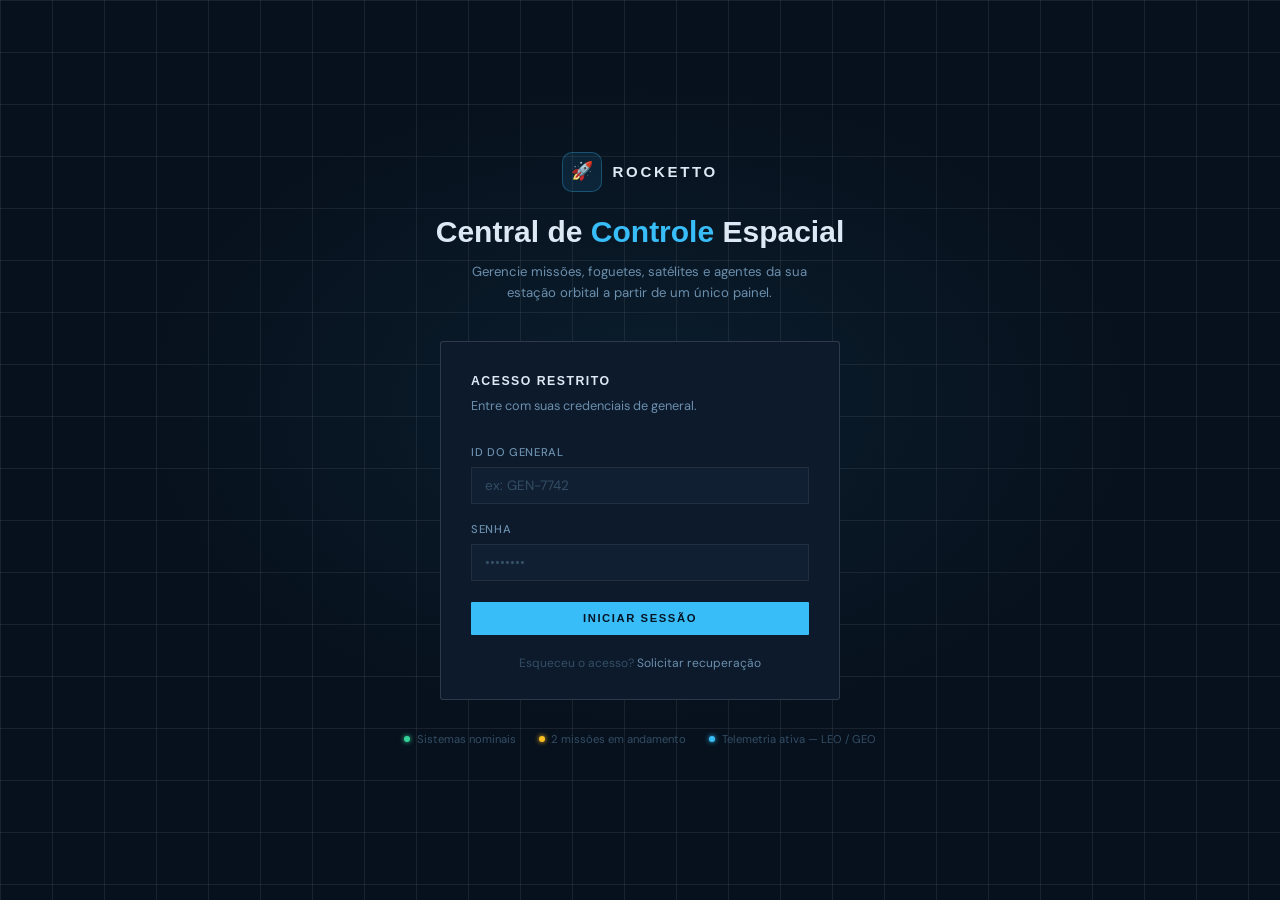
==== commit 20fe4530: "Testes agentes" ====
--- a/src/main/resources/static/index.html
+++ b/src/main/resources/static/index.html
@@ -17,6 +17,7 @@
 
   <!-- api.js DEVE vir antes do router e app -->
   <script src="js/services/api.js"></script>
+  <script src="js/dashboard.js"></script>
   <script src="js/router.js" defer></script>
   <script src="js/app.js" defer></script>
 </body>
--- a/src/main/resources/static/css/base.css
+++ b/src/main/resources/static/css/base.css
@@ -37,8 +37,8 @@
   --font-body:    'DM Sans', sans-serif;
 
   /* Geometria */
-  --radius:    8px;
-  --radius-lg: 14px;
+  --radius:    1px;
+  --radius-lg: 3px;
   --transition: 160ms ease;
 }
 
